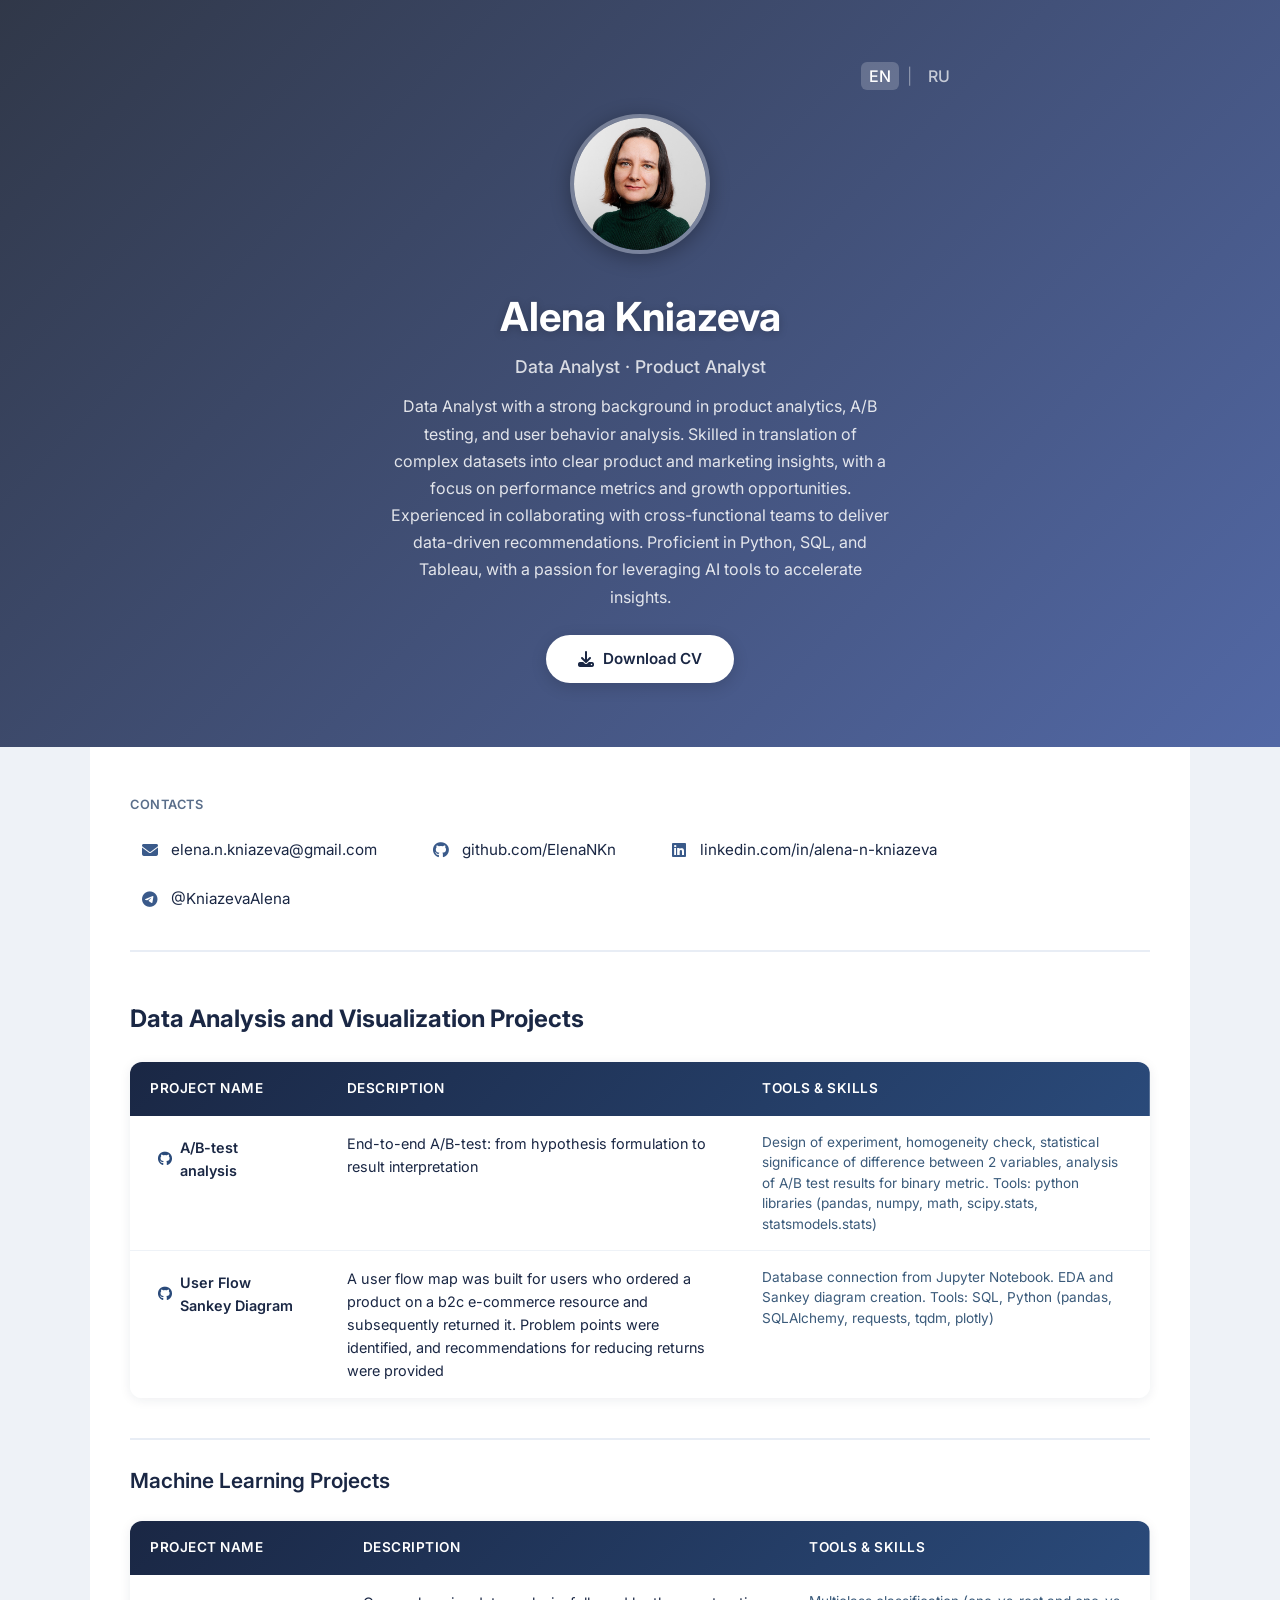
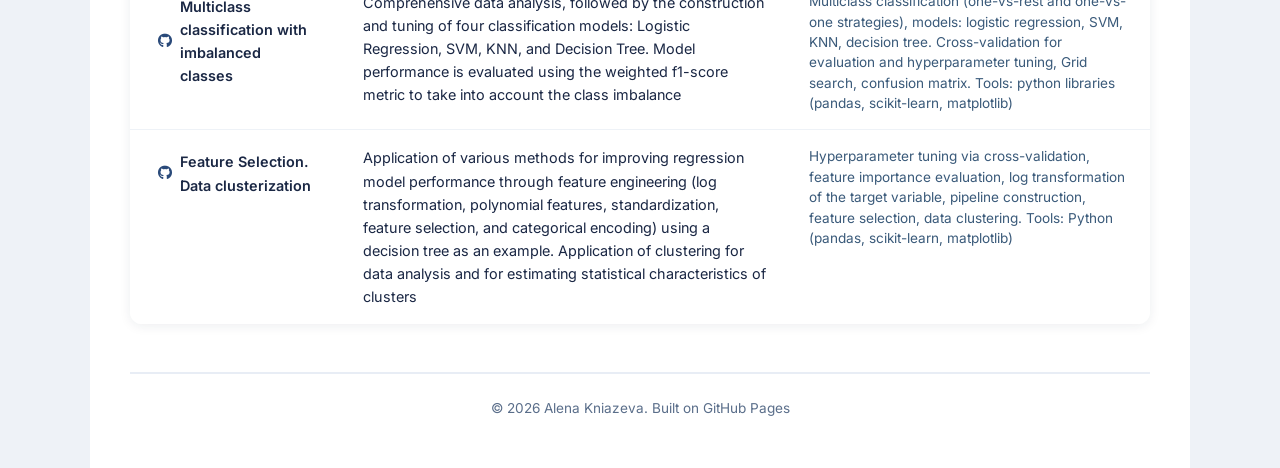
==== index.html @ cbf9f9a4 "english version of the site" ====
<!DOCTYPE html>
<html lang="en">
<head>
    <meta charset="UTF-8" />
    <meta name="viewport" content="width=device-width, initial-scale=1.0" />
    <title>Alena Kniazeva - Data & Product Analyst</title>
    
    <!-- Google Fonts -->
    <link href="https://fonts.googleapis.com/css2?family=Inter:wght@400;500;600;700&display=swap" rel="stylesheet" />
    
    <!-- Font Awesome -->
    <link rel="stylesheet" href="https://cdnjs.cloudflare.com/ajax/libs/font-awesome/6.5.0/css/all.min.css" />
    
    <link rel="stylesheet" href="css/style.css" />
</head>
<body>
    <!-- ===== HEADER WITH BACKGROUND ===== -->
    <header class="hero-header">
        <div class="hero-overlay"></div>
        <div class="hero-content">
            <!-- ===== LANGUAGE SWITCHER ===== -->
            <div class="language-switcher">
                <a href="index.html" class="active">EN</a>
                <span class="separator">|</span>
                <a href="ru/index.html">RU</a>
            </div>

            <!-- ===== PHOTO ===== -->
            <section id="photo">
                <img src="assets/photo.jpg" alt="Alena Kniazeva - Profile Photo" />
            </section>

            <!-- ===== ABOUT ===== -->
            <section id="about">
                <h1>Alena Kniazeva</h1>
                <p class="tagline">Data Analyst · Product Analyst</p>
                <p class="description">
                    Data Analyst with a strong background in product analytics, A/B testing, 
                    and user behavior analysis. Skilled in translation of complex datasets 
                    into clear product and marketing insights, with a focus on performance metrics 
                    and growth opportunities. Experienced in collaborating with 
                    cross-functional teams to deliver data-driven recommendations. 
                    Proficient in Python, SQL, and Tableau, with a passion for leveraging AI tools 
                    to accelerate insights.
                </p>
            </section>

            <!-- ===== CV DOWNLOAD ===== -->
            <section id="cv">
                <a href="assets/CV_Kniazeva_Data_Product_Analyst.pdf" download class="btn btn-primary">
                    <i class="fas fa-download"></i> Download CV
                </a>
            </section>
        </div>
    </header>

    <!-- ===== MAIN CONTENT ===== -->
    <div class="container">

        <!-- ===== CONTACTS ===== -->
        <section id="contacts">
            <h2>Contacts</h2>
            <div class="contacts-grid">
                <a href="mailto:elena.n.kniazeva@gmail.com" class="contact-item">
                    <i class="fas fa-envelope"></i>
                    <span>elena.n.kniazeva@gmail.com</span>
                </a>
                <a href="https://github.com/ElenaNKn" target="_blank" class="contact-item">
                    <i class="fab fa-github"></i>
                    <span>github.com/ElenaNKn</span>
                </a>
                <a href="https://www.linkedin.com/in/alena-n-kniazeva" target="_blank" class="contact-item">
                    <i class="fab fa-linkedin"></i>
                    <span>linkedin.com/in/alena-n-kniazeva</span>
                </a>
                <a href="https://t.me/KniazevaAlena" target="_blank" class="contact-item">
                    <i class="fab fa-telegram"></i>
                    <span>@KniazevaAlena</span>
                </a>
            </div>
        </section>

        <!-- ===== PROJECTS ===== -->
        <section id="projects">
            <h2>Data Analysis and Visualization Projects</h2>
            
            <div class="table-container">
                <table class="projects-table">
                    <thead>
                        <tr>
                            <th>Project name</th>
                            <th>Description</th>
                            <th>Tools & Skills</th>
                        </tr>
                    </thead>
                    <tbody>
                        <tr>
                            <td>
                                <a href="https://github.com/ElenaNKn/data_projects/blob/master/project_ab_testing/notebook_ab_test.ipynb" class="project-link">
                                    <i class="fab fa-github"></i> A/B-test analysis
                                </a>
                            </td>
                            <td>End-to-end A/B-test: from hypothesis formulation to result interpretation</td>
                            <td>Design of experiment, homogeneity check, statistical significance of difference between 2 variables, analysis of A/B test results for binary metric. Tools: python libraries (pandas, numpy, math, scipy.stats, statsmodels.stats)</td>
                        </tr>
                        <tr>
                            <td>
                                <a href="https://github.com/ElenaNKn/data_projects/blob/master/project_sankey/description.md" class="project-link">
                                    <i class="fab fa-github"></i> User Flow Sankey Diagram
                                </a>
                            </td>
                            <td>A user flow map was built for users who ordered a product on a b2c e-commerce resource and subsequently returned it. Problem points were identified, and recommendations for reducing returns were provided</td>
                            <td>Database connection from Jupyter Notebook. EDA and Sankey diagram creation. Tools: SQL, Python (pandas, SQLAlchemy, requests, tqdm, plotly)</td>
                        </tr>
                    </tbody>
                </table>
            </div>

            <h2 class="section-subtitle">Machine Learning Projects</h2>
            
            <div class="table-container">
                <table class="projects-table">
                    <thead>
                        <tr>
                            <th>Project name</th>
                            <th>Description</th>
                            <th>Tools & Skills</th>
                        </tr>
                    </thead>
                    <tbody>
                        <tr>
                            <td>
                                <a href="https://github.com/ElenaNKn/data_projects/blob/master/project_multiclass_classification/description.md" class="project-link">
                                    <i class="fab fa-github"></i> Multiclass classification with imbalanced classes
                                </a>
                            </td>
                            <td>Comprehensive data analysis, followed by the construction and tuning of four classification models: Logistic Regression, SVM, KNN, and Decision Tree. Model performance is evaluated using the weighted f1-score metric to take into account the class imbalance</td>
                            <td>Multiclass classification (one-vs-rest and one-vs-one strategies), models: logistic regression, SVM, KNN, decision tree. Cross-validation for evaluation and hyperparameter tuning, Grid search, confusion matrix. Tools: python libraries (pandas, scikit-learn, matplotlib)</td>
                        </tr>
                        <tr>
                            <td>
                                <a href="https://github.com/ElenaNKn/data_projects/blob/master/project_clustering_pipelines_feature_selection/description.md" class="project-link">
                                    <i class="fab fa-github"></i> Feature Selection. Data clusterization
                                </a>
                            </td>
                            <td>Application of various methods for improving regression model performance through feature engineering (log transformation, polynomial features, standardization, feature selection, and categorical encoding) using a decision tree as an example. Application of clustering for data analysis and for estimating statistical characteristics of clusters</td>
                            <td>Hyperparameter tuning via cross-validation, feature importance evaluation, log transformation of the target variable, pipeline construction, feature selection, data clustering. Tools: Python (pandas, scikit-learn, matplotlib)</td>
                        </tr>
                    </tbody>
                </table>
            </div>
        </section>

        <!-- ===== FOOTER ===== -->
        <footer>
            <p>&copy; 2026 Alena Kniazeva. Built on GitHub Pages</p>
        </footer>

    </div>

    <!-- ===== JAVASCRIPT ===== -->
    <script src="js/main.js"></script>
</body>
</html>
---- css/style.css ----
/* ===== RESET & BASE ===== */
* {
    margin: 0;
    padding: 0;
    box-sizing: border-box;
}

body {
    font-family: 'Inter', -apple-system, BlinkMacSystemFont, sans-serif;
    background: #eef2f7;
    color: #1a2744;
    line-height: 1.6;
}

/* ===== HERO HEADER WITH BACKGROUND ===== */
.hero-header {
    position: relative;
    background-image: url('../assets/data-analysis-bg.jpg');
    background-size: cover;
    background-position: center;
    background-attachment: fixed;
    min-height: 500px;
    display: flex;
    align-items: center;
    justify-content: center;
    padding: 2rem 1rem;
}

.hero-overlay {
    position: absolute;
    top: 0;
    left: 0;
    right: 0;
    bottom: 0;
    background: linear-gradient(135deg, rgba(15, 23, 42, 0.85) 0%, rgba(30, 58, 138, 0.75) 100%);
    z-index: 1;
}

.hero-content {
    position: relative;
    z-index: 2;
    max-width: 700px;
    width: 100%;
    margin: 0 auto;
    padding: 2rem;
}

/* ===== LANGUAGE SWITCHER ===== */
.language-switcher {
    text-align: right;
    margin-bottom: 1.5rem;
}

.language-switcher a {
    color: rgba(255, 255, 255, 0.7);
    text-decoration: none;
    font-weight: 500;
    padding: 0.25rem 0.5rem;
    border-radius: 6px;
    transition: all 0.2s;
}

.language-switcher a:hover {
    color: #ffffff;
    background: rgba(255, 255, 255, 0.15);
}

.language-switcher a.active {
    color: #ffffff;
    background: rgba(255, 255, 255, 0.2);
}

.language-switcher .separator {
    color: rgba(255, 255, 255, 0.4);
    margin: 0 0.25rem;
}

/* ===== PHOTO ===== */
#photo {
    text-align: center;
    margin-bottom: 1.5rem;
}

#photo img {
    width: 140px;
    height: 140px;
    border-radius: 50%;
    object-fit: cover;
    border: 4px solid rgba(255, 255, 255, 0.3);
    box-shadow: 0 4px 20px rgba(0, 0, 0, 0.3);
}

/* ===== ABOUT IN HERO ===== */
#about {
    text-align: center;
    margin-bottom: 1.5rem;
}

#about h1 {
    font-size: 2.5rem;
    font-weight: 700;
    margin-bottom: 0.25rem;
    color: #ffffff;
    text-shadow: 0 2px 8px rgba(0, 0, 0, 0.2);
}

#about .tagline {
    font-size: 1.1rem;
    color: rgba(255, 255, 255, 0.8);
    font-weight: 500;
    margin-bottom: 0.75rem;
}

#about .description {
    font-size: 1rem;
    color: rgba(255, 255, 255, 0.85);
    max-width: 500px;
    margin: 0 auto;
    line-height: 1.7;
}

/* ===== CV BUTTON ===== */
#cv {
    text-align: center;
    margin-top: 0.5rem;
}

.btn {
    display: inline-flex;
    align-items: center;
    gap: 0.6rem;
    padding: 0.75rem 2rem;
    background: #ffffff;
    color: #1a2744;
    text-decoration: none;
    border-radius: 40px;
    font-weight: 600;
    font-size: 0.95rem;
    transition: all 0.25s;
    border: none;
    cursor: pointer;
    box-shadow: 0 4px 16px rgba(0, 0, 0, 0.15);
}

.btn:hover {
    background: #e8edf5;
    transform: translateY(-2px);
    box-shadow: 0 8px 24px rgba(0, 0, 0, 0.2);
}

.btn i {
    font-size: 1rem;
    color: #1a2744;
}

/* ===== MAIN CONTAINER ===== */
.container {
    max-width: 1100px;
    margin: 0 auto;
    background: #ffffff;
    padding: 3rem 2.5rem;
}

/* ===== CONTACTS ===== */
#contacts {
    margin-bottom: 3rem;
    padding-bottom: 2rem;
    border-bottom: 2px solid #e8edf5;
}

#contacts h2 {
    font-size: 0.8rem;
    font-weight: 600;
    color: #5a6e8a;
    text-transform: uppercase;
    letter-spacing: 0.5px;
    margin-bottom: 1rem;
}

.contacts-grid {
    display: flex;
    flex-wrap: wrap;
    gap: 0.75rem 2rem;
}

.contact-item {
    display: inline-flex;
    align-items: center;
    gap: 0.6rem;
    color: #1a2744;
    text-decoration: none;
    font-size: 0.95rem;
    padding: 0.4rem 0.75rem;
    border-radius: 8px;
    transition: all 0.2s;
}

.contact-item:hover {
    background: #eef2f7;
    color: #0f1a33;
}

.contact-item i {
    width: 1.2rem;
    color: #3a5a8a;
    font-size: 1rem;
}

.contact-item:hover i {
    color: #1a2744;
}

/* ===== PROJECTS TABLES ===== */
#projects {
    margin-bottom: 2rem;
}

#projects h2 {
    font-size: 1.5rem;
    font-weight: 700;
    color: #1a2744;
    margin-bottom: 1.5rem;
}

.section-subtitle {
    font-size: 1.3rem !important;
    font-weight: 600 !important;
    color: #1a2744 !important;
    margin-top: 2.5rem !important;
    margin-bottom: 1.5rem !important;
    padding-top: 1.5rem;
    border-top: 2px solid #e8edf5;
}

.table-container {
    overflow-x: auto;
    margin-bottom: 2rem;
    border-radius: 12px;
    box-shadow: 0 2px 12px rgba(26, 39, 68, 0.08);
}

.projects-table {
    width: 100%;
    border-collapse: collapse;
    font-size: 0.9rem;
    background: #ffffff;
}

.projects-table thead {
    background: linear-gradient(135deg, #1a2744 0%, #2a4a7a 100%);
}

.projects-table th {
    padding: 1rem 1.25rem;
    text-align: left;
    color: #ffffff;
    font-weight: 600;
    font-size: 0.85rem;
    text-transform: uppercase;
    letter-spacing: 0.5px;
}

.projects-table td {
    padding: 1rem 1.25rem;
    border-bottom: 1px solid #eef2f7;
    color: #1a2744;
    vertical-align: top;
}

.projects-table tbody tr {
    transition: all 0.2s;
}

.projects-table tbody tr:hover {
    background: #f5f8fc;
}

.projects-table tbody tr:last-child td {
    border-bottom: none;
}

.projects-table td:first-child {
    font-weight: 600;
    color: #1a2744;
    min-width: 180px;
}

.projects-table td:last-child {
    font-size: 0.85rem;
    color: #3a5a7a;
    line-height: 1.5;
}

/* ===== PROJECT LINK STYLES ===== */
.project-link {
    display: inline-flex;
    align-items: center;
    gap: 0.5rem;
    color: #1a2744;
    text-decoration: none;
    font-weight: 600;
    transition: all 0.2s;
    padding: 0.25rem 0.5rem;
    border-radius: 6px;
}

.project-link i {
    font-size: 0.9rem;
    color: #2a4a7a;
    transition: all 0.2s;
}

.project-link:hover {
    color: #2a5a8a;
    background: #eef2f7;
}

.project-link:hover i {
    color: #1a2744;
    transform: scale(1.1);
}

/* for mobile */
@media (max-width: 768px) {
    .project-link {
        font-size: 0.85rem;
        padding: 0.15rem 0.3rem;
    }
    
    .project-link i {
        font-size: 0.75rem;
    }
}

/* ===== FOOTER ===== */
footer {
    margin-top: 3rem;
    padding-top: 1.5rem;
    border-top: 2px solid #e8edf5;
    text-align: center;
    font-size: 0.85rem;
    color: #5a6e8a;
}

/* ===== RESPONSIVE ===== */
@media (max-width: 768px) {
    .hero-header {
        min-height: 400px;
        padding: 1.5rem 0.75rem;
        background-attachment: scroll;
    }

    .hero-content {
        padding: 1rem;
    }

    .container {
        padding: 2rem 1.25rem;
    }

    #about h1 {
        font-size: 2rem;
    }

    #about .tagline {
        font-size: 1rem;
    }

    #about .description {
        font-size: 0.9rem;
    }

    #photo img {
        width: 120px;
        height: 120px;
    }

    .contacts-grid {
        flex-direction: column;
        gap: 0.25rem;
    }

    .contact-item {
        padding: 0.4rem 0.5rem;
    }

    .projects-table {
        font-size: 0.8rem;
    }

    .projects-table th,
    .projects-table td {
        padding: 0.75rem 0.75rem;
    }

    .projects-table td:first-child {
        min-width: 120px;
    }

    #projects h2 {
        font-size: 1.2rem;
    }

    .section-subtitle {
        font-size: 1.1rem !important;
    }
}

@media (max-width: 480px) {
    .projects-table {
        font-size: 0.75rem;
    }

    .projects-table th,
    .projects-table td {
        padding: 0.5rem 0.5rem;
    }

    .projects-table td:first-child {
        min-width: 80px;
    }

    .btn {
        padding: 0.6rem 1.2rem;
        font-size: 0.85rem;
    }
}
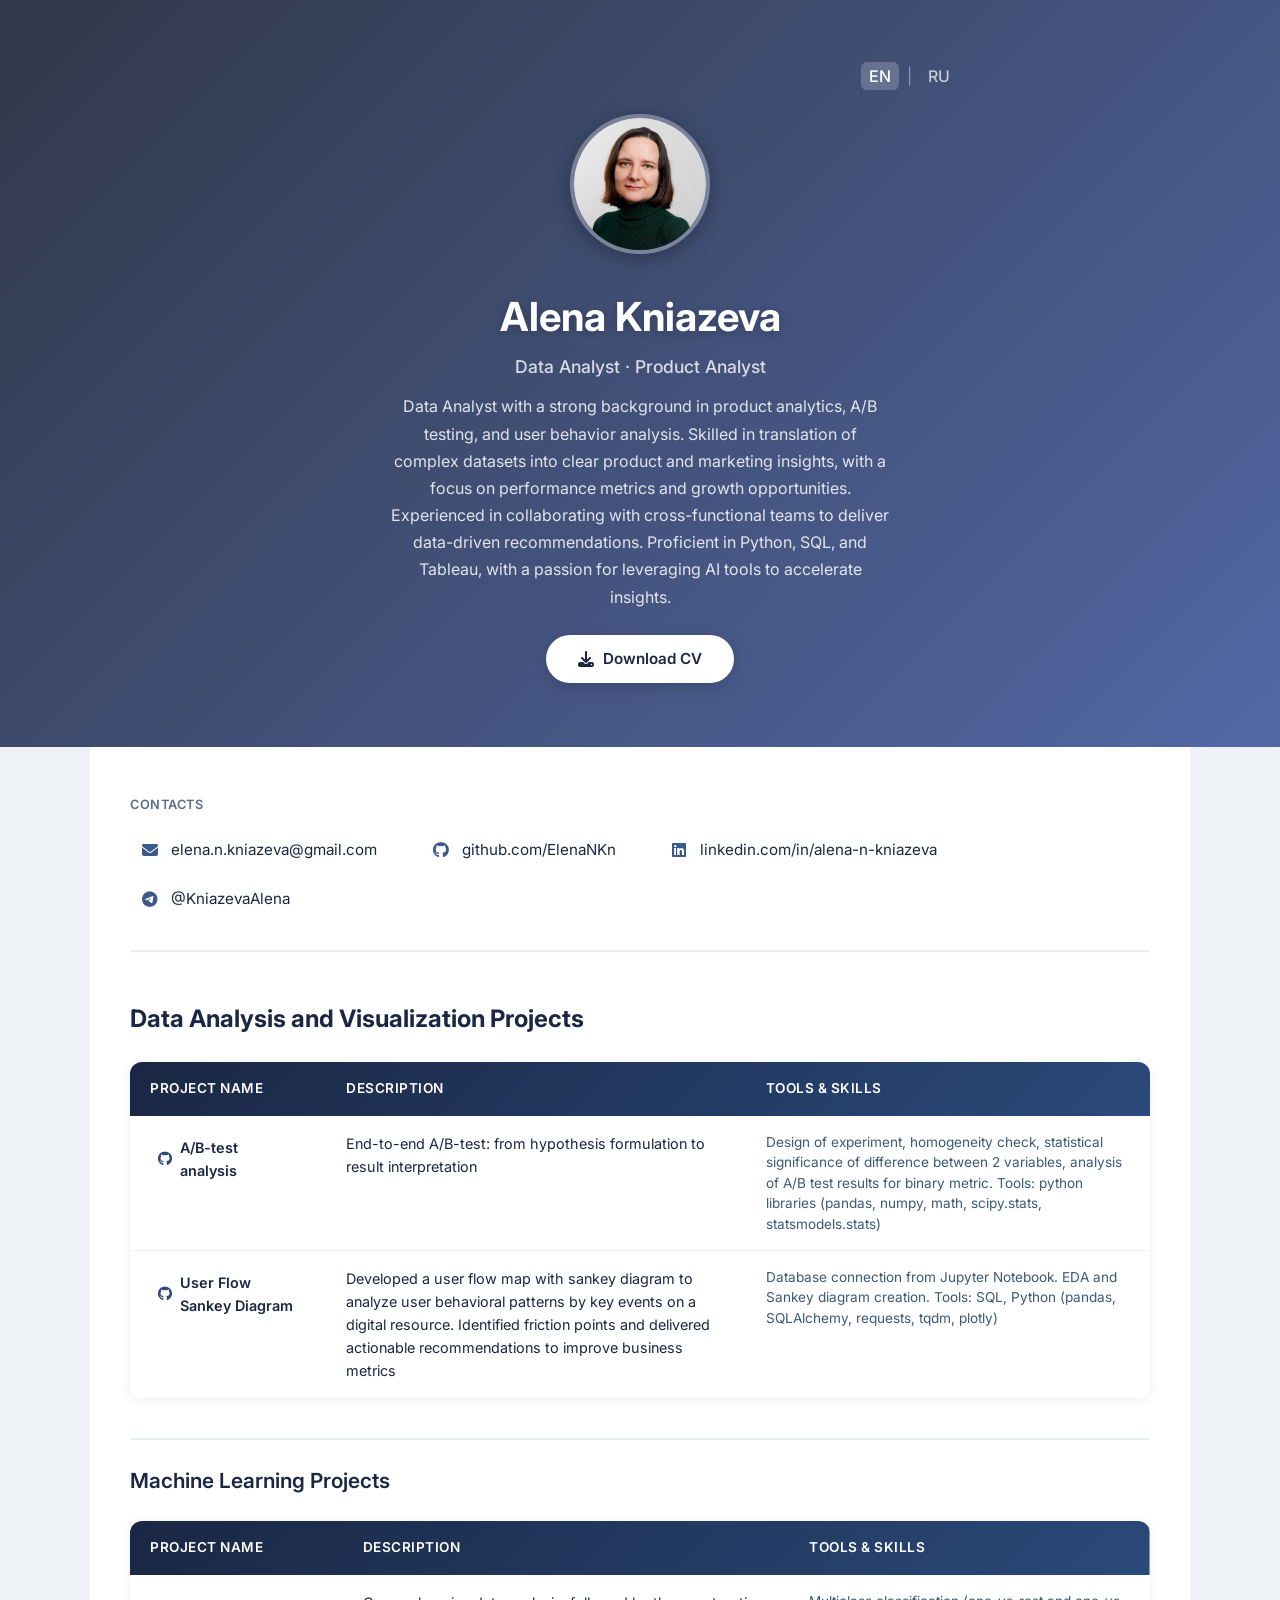
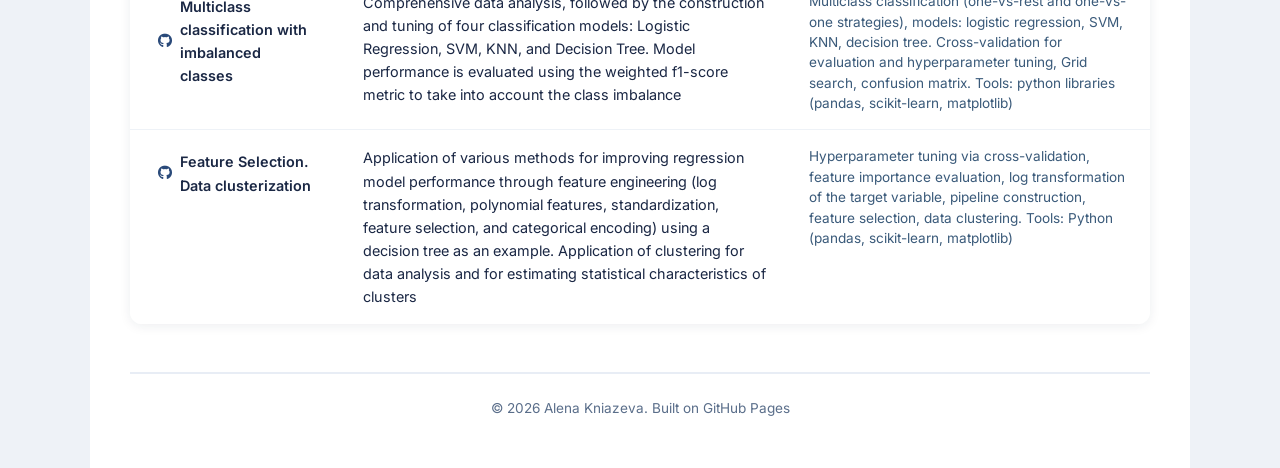
==== commit 6b9ad9a8: "Project description is updated" ====
--- a/index.html
+++ b/index.html
@@ -4,7 +4,8 @@
     <meta charset="UTF-8" />
     <meta name="viewport" content="width=device-width, initial-scale=1.0" />
     <title>Alena Kniazeva - Data & Product Analyst</title>
-    
+    <link rel="icon" href="data:image/svg+xml,<svg xmlns='http://www.w3.org/2000/svg' viewBox='0 0 100 100'><text y='.9em' font-size='90'>📊</text></svg>" />
+
     <!-- Google Fonts -->
     <link href="https://fonts.googleapis.com/css2?family=Inter:wght@400;500;600;700&display=swap" rel="stylesheet" />
     
@@ -109,7 +110,7 @@
                                     <i class="fab fa-github"></i> User Flow Sankey Diagram
                                 </a>
                             </td>
-                            <td>A user flow map was built for users who ordered a product on a b2c e-commerce resource and subsequently returned it. Problem points were identified, and recommendations for reducing returns were provided</td>
+                            <td>Developed a user flow map with sankey diagram to analyze user behavioral patterns by key events on a digital resource. Identified friction points and delivered actionable recommendations to improve business metrics</td>
                             <td>Database connection from Jupyter Notebook. EDA and Sankey diagram creation. Tools: SQL, Python (pandas, SQLAlchemy, requests, tqdm, plotly)</td>
                         </tr>
                     </tbody>
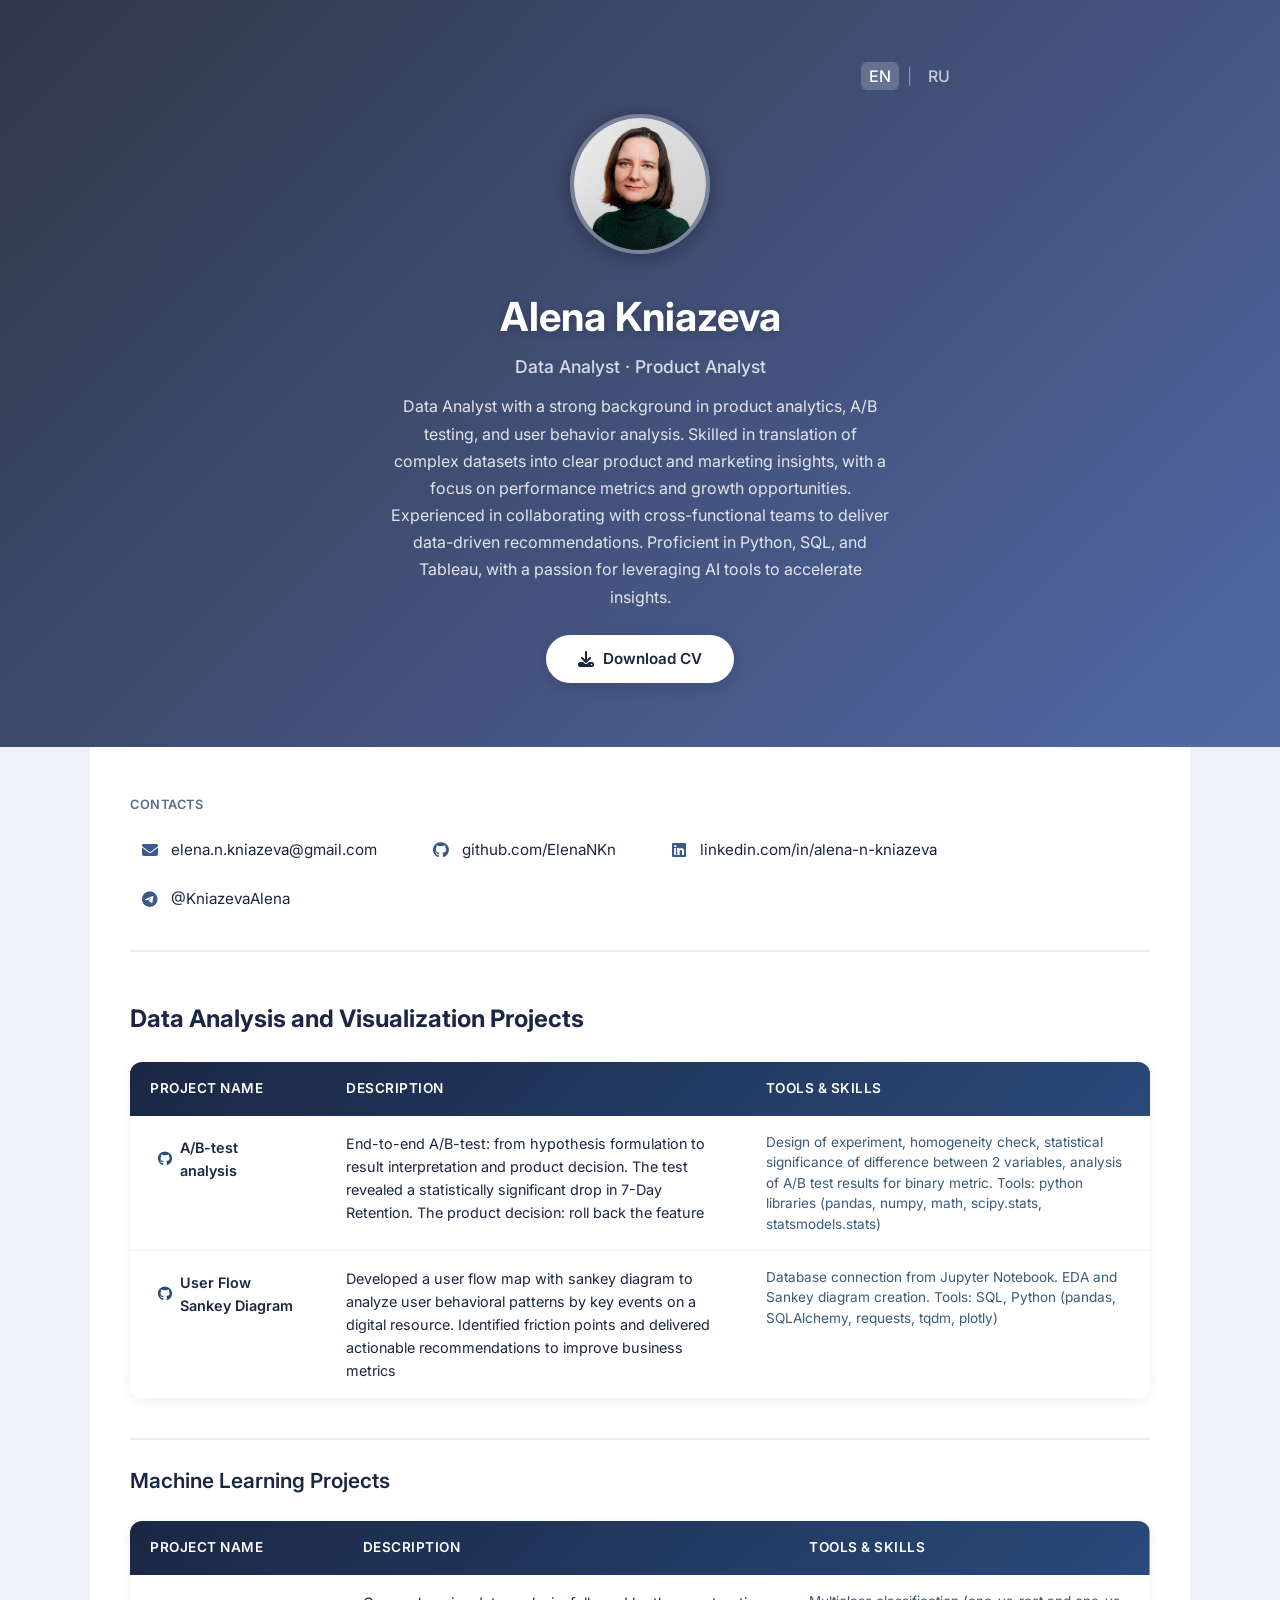
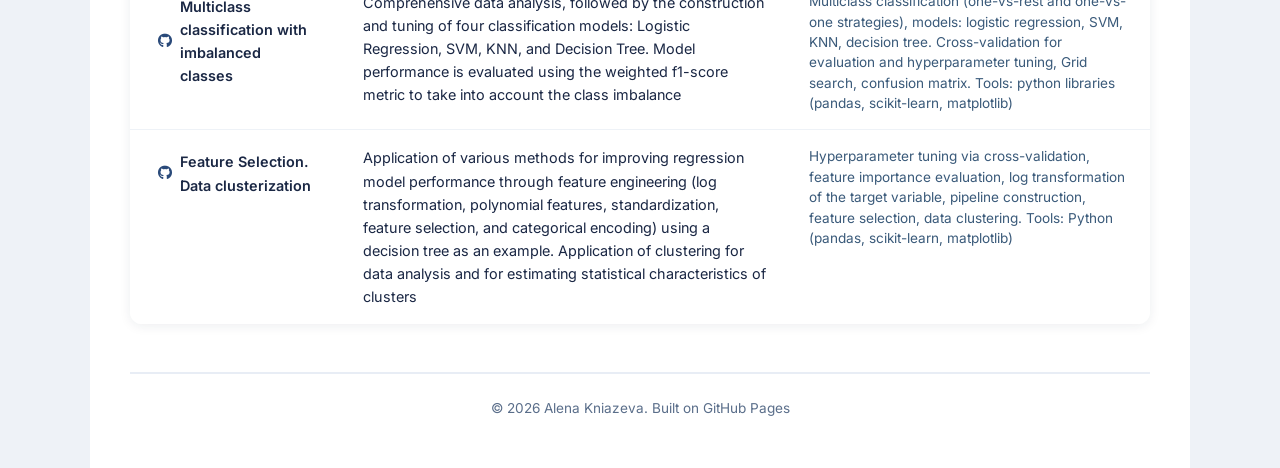
==== commit 5d600529: "Updated project description" ====
--- a/index.html
+++ b/index.html
@@ -13,8 +13,27 @@
     <link rel="stylesheet" href="https://cdnjs.cloudflare.com/ajax/libs/font-awesome/6.5.0/css/all.min.css" />
     
     <link rel="stylesheet" href="css/style.css" />
+
+    <!-- Google Tag Manager -->
+    <script>
+        (function(w,d,s,l,i){w[l]=w[l]||[];w[l].push({'gtm.start':
+        new Date().getTime(),event:'gtm.js'});var f=d.getElementsByTagName(s)[0],
+        j=d.createElement(s),dl=l!='dataLayer'?'&l='+l:'';j.async=true;j.src=
+        'https://www.googletagmanager.com/gtm.js?id='+i+dl;f.parentNode.insertBefore(j,f);
+        })(window,document,'script','dataLayer','GTM-KNVJBK6N');
+    </script>
+    <!-- End Google Tag Manager -->
 </head>
 <body>
+
+    <!-- Google Tag Manager (noscript) -->
+    <noscript>
+        <iframe src="https://www.googletagmanager.com/ns.html?id=GTM-KNVJBK6N"
+        height="0" width="0" style="display:none;visibility:hidden">
+        </iframe>
+    </noscript>
+    <!-- End Google Tag Manager (noscript) -->
+
     <!-- ===== HEADER WITH BACKGROUND ===== -->
     <header class="hero-header">
         <div class="hero-overlay"></div>
@@ -101,7 +120,7 @@
                                     <i class="fab fa-github"></i> A/B-test analysis
                                 </a>
                             </td>
-                            <td>End-to-end A/B-test: from hypothesis formulation to result interpretation</td>
+                            <td>End-to-end A/B-test: from hypothesis formulation to result interpretation and product decision. The test revealed a statistically significant drop in 7-Day Retention. The product decision: roll back the feature </td>
                             <td>Design of experiment, homogeneity check, statistical significance of difference between 2 variables, analysis of A/B test results for binary metric. Tools: python libraries (pandas, numpy, math, scipy.stats, statsmodels.stats)</td>
                         </tr>
                         <tr>
